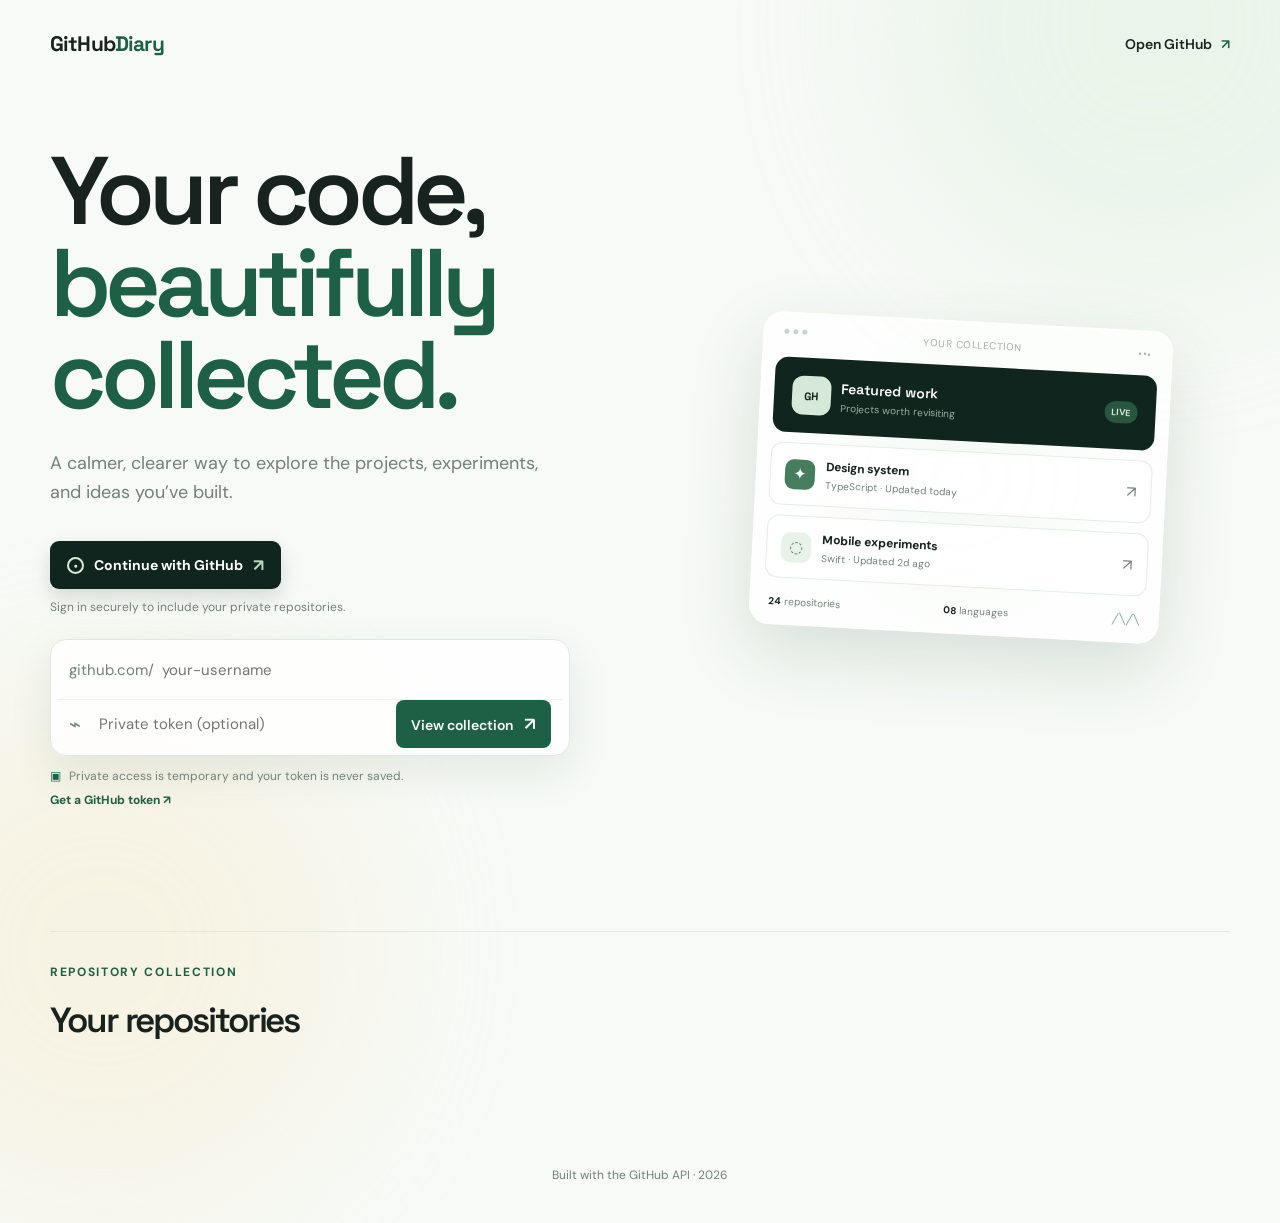
==== index.html @ 5239f93e "first commit" ====
<!doctype html>
<html lang="en">
  <head>
    <meta charset="UTF-8" />
    <meta name="viewport" content="width=device-width, initial-scale=1.0" />
    <meta name="description" content="A beautiful overview of your GitHub repositories." />
    <title>GitHub Diary</title>
    <link rel="preconnect" href="https://fonts.googleapis.com" />
    <link rel="preconnect" href="https://fonts.gstatic.com" crossorigin />
    <link href="https://fonts.googleapis.com/css2?family=DM+Sans:wght@400;500;600;700&family=Space+Grotesk:wght@500;600;700&display=swap" rel="stylesheet" />
    <link rel="stylesheet" href="styles.css" />
    <script src="script.js" defer></script>
  </head>
  <body>
    <div class="background-glow glow-one"></div>
    <div class="background-glow glow-two"></div>

    <header class="site-header">
      <a class="brand" href=".">GitHub<span>Diary</span></a>
      <a class="github-link" href="https://github.com" target="_blank" rel="noreferrer">Open GitHub <span aria-hidden="true">↗</span></a>
    </header>

    <main class="container">
      <section class="hero">
        <div class="hero-copy-column">
        <h1>Your code,<br /><em>beautifully collected.</em></h1>
          <p class="hero-copy">A calmer, clearer way to explore the projects, experiments, and ideas you’ve built.</p>

          <a class="oauth-button" href="/api/auth/login"><span class="github-mark">●</span> Continue with GitHub <span aria-hidden="true">↗</span></a>
          <p class="oauth-note">Sign in securely to include your private repositories.</p>

          <form id="profile-form" class="profile-form">
          <div class="form-row"><label class="sr-only" for="username">GitHub username</label><span class="input-prefix">github.com/</span><input id="username" name="username" type="text" placeholder="your-username" autocomplete="off" required /></div>
          <div class="form-row token-row"><label class="sr-only" for="token">GitHub personal access token</label><span class="token-icon" aria-hidden="true">⌁</span><input id="token" name="token" type="password" placeholder="Private token (optional)" autocomplete="off" /><button type="submit">View collection <span aria-hidden="true">↗</span></button></div>
        </form>
        <p class="token-note"><span aria-hidden="true">▣</span> Private access is temporary and your token is never saved.</p>
        <a class="token-help" href="https://github.com/settings/personal-access-tokens/new" target="_blank" rel="noreferrer">Get a GitHub token <span aria-hidden="true">↗</span></a>
        </div>
        <div class="hero-showcase" aria-label="Preview of a repository collection">
          <div class="showcase-glow"></div>
          <div class="showcase-window">
            <div class="window-top"><span class="window-dots"><i></i><i></i><i></i></span><span>your collection</span><span>•••</span></div>
            <div class="showcase-profile"><div class="avatar-mark">GH</div><div><strong>Featured work</strong><small>Projects worth revisiting</small></div><span class="live-pill">LIVE</span></div>
            <div class="mini-repo"><span class="repo-icon">✦</span><div><strong>Design system</strong><small>TypeScript · Updated today</small></div><span>↗</span></div>
            <div class="mini-repo"><span class="repo-icon soft">◌</span><div><strong>Mobile experiments</strong><small>Swift · Updated 2d ago</small></div><span>↗</span></div>
            <div class="showcase-footer"><span><b>24</b> repositories</span><span><b>08</b> languages</span><span class="spark-line">╱╲╱╲</span></div>
          </div>
        </div>
        <p id="error-message" class="error-message" role="alert"></p>
      </section>

      <section id="dashboard" class="dashboard" aria-live="polite">
        <div class="dashboard-topline">
          <div>
            <p class="section-label">Repository collection</p>
            <h2 id="profile-title">Your repositories</h2>
          </div>
          <div id="profile-summary" class="profile-summary"></div>
          <button id="sign-out" class="sign-out hidden" type="button">Sign out</button>
        </div>

        <div id="toolbar" class="toolbar hidden">
          <label class="search-box"><span aria-hidden="true">⌕</span><input id="search" type="search" placeholder="Search repositories..." /></label>
          <label class="select-box"><span class="sr-only">Sort repositories</span><select id="sort"><option value="updated">Recently updated</option><option value="stars">Most starred</option><option value="name">Name A–Z</option></select></label>
        </div>

        <div id="language-filters" class="filters hidden"></div>
        <div id="repo-grid" class="repo-grid"></div>
      </section>
    </main>

    <footer class="site-footer">Built with the GitHub API · <span id="year"></span></footer>
  </body>
</html>
---- styles.css ----
:root {
  --ink: #18231f;
  --muted: #718078;
  --line: #dfe7e1;
  --paper: #f7faf6;
  --green: #1e6045;
  --mint: #dcefe1;
  --yellow: #f5c96a;
  --white: #ffffff;
  --dark: #10251d;
}

* { box-sizing: border-box; }
body { margin: 0; min-width: 320px; color: var(--ink); background: var(--paper); font-family: "DM Sans", sans-serif; }
.background-glow { position: fixed; width: 40vw; height: 40vw; border-radius: 50%; filter: blur(80px); opacity: .38; pointer-events: none; z-index: -1; }
.glow-one { top: -18vw; right: -10vw; background: #d5ebd7; }
.glow-two { bottom: -24vw; left: -12vw; background: #f6e8c8; }
.site-header { width: min(1180px, calc(100% - 64px)); margin: 0 auto; padding: 30px 0; display: flex; justify-content: space-between; align-items: center; }
.brand { color: var(--ink); text-decoration: none; font: 700 21px "Space Grotesk", sans-serif; letter-spacing: -.04em; }
.brand span { color: var(--green); }
.github-link { color: var(--ink); text-decoration: none; font-size: 14px; font-weight: 600; }
.github-link span { margin-left: 6px; color: var(--green); }
.container { width: min(1180px, calc(100% - 64px)); margin: 0 auto; }
.hero { min-height: 0; display: grid; grid-template-columns: minmax(0, 1.05fr) minmax(360px, .95fr); align-items: center; gap: 48px; padding: 58px 0 42px; }
.eyebrow, .section-label { margin: 0 0 18px; color: var(--green); font-size: 12px; font-weight: 700; letter-spacing: .14em; text-transform: uppercase; }
.eyebrow-dot { display: inline-block; width: 7px; height: 7px; margin-right: 8px; border-radius: 50%; background: #dfa53b; box-shadow: 0 0 0 4px #f4e8cc; }
h1, h2 { font-family: "Space Grotesk", sans-serif; letter-spacing: -.06em; }
h1 { margin: 0; font-size: clamp(54px, 8vw, 96px); line-height: .96; font-weight: 600; }
h1 em { color: var(--green); font-style: normal; }
.hero-copy { max-width: 500px; margin: 28px 0 34px; color: var(--muted); font-size: 18px; line-height: 1.6; }
.oauth-button { display: inline-flex; align-items: center; gap: 10px; padding: 13px 17px; border-radius: 9px; color: white; background: var(--dark); font-size: 14px; font-weight: 700; text-decoration: none; box-shadow: 0 9px 20px rgba(16,37,29,.14); transition: transform .2s, background .2s; }
.oauth-button:hover { color: white; background: #1d3d31; transform: translateY(-1px); }
.oauth-button > span:last-child { color: #b9d8c0; font-size: 17px; }
.github-mark { display: grid; width: 17px; height: 17px; place-items: center; border: 2px solid #d9ebdc; border-radius: 50%; color: #d9ebdc; font-size: 7px; }
.oauth-note { margin: 10px 0 24px; color: var(--muted); font-size: 12px; }
.profile-form { width: min(100%, 520px); padding: 7px; border: 1px solid var(--line); border-radius: 16px; background: rgba(255,255,255,.82); box-shadow: 0 16px 44px rgba(32,62,46,.09); }
.form-row { display: flex; align-items: center; min-height: 46px; padding: 0 11px; }
.token-row { margin-top: 6px; border-top: 1px solid #edf1ed; }
.input-prefix { color: var(--muted); font-size: 15px; white-space: nowrap; }
.profile-form input { min-width: 0; flex: 1; border: 0; outline: 0; padding: 10px 8px; color: var(--ink); background: transparent; font: 15px "DM Sans", sans-serif; }
.token-icon { width: 22px; color: var(--muted); font-size: 20px; }
.profile-form button { padding: 12px 15px; }
.token-note { margin: 12px 0 0; color: var(--muted); font-size: 12px; }
.token-note span { color: var(--green); margin-right: 5px; }
.token-help { display: inline-block; margin-top: 8px; color: var(--green); font-size: 12px; font-weight: 700; text-decoration: none; }
.token-help:hover { text-decoration: underline; }
.hero-showcase { position: relative; min-height: 330px; display: grid; place-items: center; }
.showcase-glow { position: absolute; width: 310px; height: 310px; border-radius: 50%; background: radial-gradient(circle, #d5ebd7 0%, rgba(213,235,215,0) 70%); filter: blur(8px); }
.showcase-window { position: relative; width: min(100%, 410px); padding: 13px; border: 1px solid rgba(255,255,255,.9); border-radius: 20px; background: rgba(255,255,255,.72); box-shadow: 0 26px 70px rgba(42,74,53,.15), inset 0 1px white; transform: rotate(3deg); }
.window-top { display: flex; justify-content: space-between; padding: 3px 7px 15px; color: #a3afa8; font-size: 10px; letter-spacing: .05em; text-transform: uppercase; }
.window-dots { display: flex; gap: 4px; }.window-dots i { width: 5px; height: 5px; border-radius: 50%; background: #c4d5ca; }
.showcase-profile { display: flex; align-items: center; gap: 10px; padding: 18px; border-radius: 13px; color: white; background: var(--dark); }
.avatar-mark { display: grid; width: 39px; height: 39px; place-items: center; border-radius: 11px; color: var(--dark); background: #d6e8d8; font: 700 11px "Space Grotesk", sans-serif; }
.showcase-profile strong, .showcase-profile small { display: block; }.showcase-profile strong { font: 600 14px "Space Grotesk", sans-serif; }.showcase-profile small { margin-top: 4px; color: #9ab1a4; font-size: 10px; }.live-pill { margin-left: auto; padding: 5px 7px; border-radius: 99px; color: #d6e8d8; background: #28563f; font-size: 9px; font-weight: 700; }
.mini-repo { display: flex; align-items: center; gap: 11px; margin-top: 10px; padding: 14px; border: 1px solid #e5ece6; border-radius: 12px; background: rgba(255,255,255,.9); }.mini-repo > span:last-child { margin-left: auto; color: var(--muted); }.repo-icon { display: grid; width: 30px; height: 30px; place-items: center; border-radius: 9px; color: white; background: #467d5f; }.repo-icon.soft { color: #467d5f; background: #e8f2e9; }.mini-repo strong, .mini-repo small { display: block; }.mini-repo strong { font-size: 12px; }.mini-repo small { margin-top: 4px; color: var(--muted); font-size: 10px; }.showcase-footer { display: flex; align-items: center; justify-content: space-between; padding: 17px 5px 3px; color: var(--muted); font-size: 10px; }.showcase-footer b { color: var(--ink); }.spark-line { color: #6da17e; letter-spacing: 1px; }
button { border: 0; border-radius: 8px; padding: 13px 18px; color: white; background: var(--green); cursor: pointer; font: 600 14px "DM Sans", sans-serif; transition: transform .2s, background .2s; }
button:hover { background: #164b36; transform: translateY(-1px); }
button span { margin-left: 8px; font-size: 18px; }
.error-message { grid-column: 1 / -1; min-height: 20px; margin: 12px 0 0; color: #b2473f; font-size: 13px; }
.dashboard { padding: 32px 0 100px; border-top: 1px solid var(--line); }
.dashboard-topline { display: flex; align-items: end; justify-content: space-between; gap: 24px; }
h2 { margin: 0; font-size: 35px; font-weight: 600; }
.profile-summary { color: var(--muted); font-size: 14px; }
.profile-summary a { color: var(--green); font-weight: 700; text-decoration: none; }
.sign-out { padding: 8px 12px; color: var(--muted); background: transparent; border: 1px solid var(--line); font-size: 12px; }
.sign-out:hover { color: var(--ink); background: white; }
.toolbar { display: flex; gap: 12px; margin: 36px 0 16px; }
.search-box, .select-box { display: flex; align-items: center; border: 1px solid var(--line); border-radius: 9px; background: rgba(255,255,255,.7); }
.search-box { flex: 1; padding: 0 14px; color: var(--muted); font-size: 23px; }
.search-box input, select { border: 0; outline: 0; background: transparent; color: var(--ink); font: 14px "DM Sans", sans-serif; }
.search-box input { width: 100%; padding: 13px 10px; }
.select-box { padding: 0 12px; }
select { padding: 13px 24px 13px 5px; }
.filters { display: flex; flex-wrap: wrap; gap: 8px; margin: 0 0 28px; }
.filter { padding: 7px 12px; border: 1px solid var(--line); border-radius: 99px; color: var(--muted); background: transparent; cursor: pointer; font: 600 12px "DM Sans", sans-serif; }
.filter.active, .filter:hover { border-color: var(--green); color: white; background: var(--green); }
.repo-grid { display: grid; grid-template-columns: repeat(3, 1fr); gap: 16px; }
.repo-card { display: flex; min-height: 225px; flex-direction: column; padding: 22px; border: 1px solid var(--line); border-radius: 15px; background: rgba(255,255,255,.65); transition: transform .2s, box-shadow .2s; }
.repo-card:hover { transform: translateY(-4px); box-shadow: 0 16px 35px rgba(33,69,50,.1); }
.repo-card h3 { margin: 0 0 10px; font: 600 19px "Space Grotesk", sans-serif; letter-spacing: -.04em; }
.repo-card h3 a { color: var(--ink); text-decoration: none; }
.repo-card h3 a:hover { color: var(--green); }
.repo-description { display: -webkit-box; overflow: hidden; margin: 0; color: var(--muted); font-size: 13px; line-height: 1.55; -webkit-box-orient: vertical; -webkit-line-clamp: 3; }
.card-bottom { display: flex; align-items: center; justify-content: space-between; gap: 10px; margin-top: auto; padding-top: 25px; color: var(--muted); font-size: 12px; }
.language { display: flex; align-items: center; gap: 7px; color: var(--ink); font-weight: 600; }
.language-dot { width: 8px; height: 8px; border-radius: 50%; background: var(--yellow); }
.stats { display: flex; gap: 10px; }
.empty-state, .skeleton { grid-column: 1 / -1; padding: 50px; border: 1px dashed var(--line); border-radius: 15px; color: var(--muted); text-align: center; }
.skeleton { height: 225px; border: 0; background: linear-gradient(100deg, #eaf1ea 30%, #f7faf6 50%, #eaf1ea 70%); background-size: 200% 100%; animation: loading 1.4s infinite; }
@keyframes loading { to { background-position: -200% 0; } }
.site-footer { padding: 25px 24px 40px; color: var(--muted); text-align: center; font-size: 12px; }
.hidden { display: none !important; }
.sr-only { position: absolute; width: 1px; height: 1px; padding: 0; overflow: hidden; clip: rect(0,0,0,0); white-space: nowrap; border: 0; }
@media (max-width: 800px) { .repo-grid { grid-template-columns: repeat(2, 1fr); } .hero { padding-top: 54px; } }
@media (max-width: 900px) { .hero { grid-template-columns: 1fr; gap: 30px; padding-top: 55px; } .hero-showcase { min-height: 330px; } }
@media (max-width: 560px) { .site-header, .container { width: min(100% - 32px, 1180px); } .hero { padding: 42px 0 54px; } .showcase-window { transform: rotate(2deg) scale(.94); } .dashboard-topline { display: block; } .profile-summary { margin-top: 12px; } .toolbar { flex-direction: column; } .repo-grid { grid-template-columns: 1fr; } }
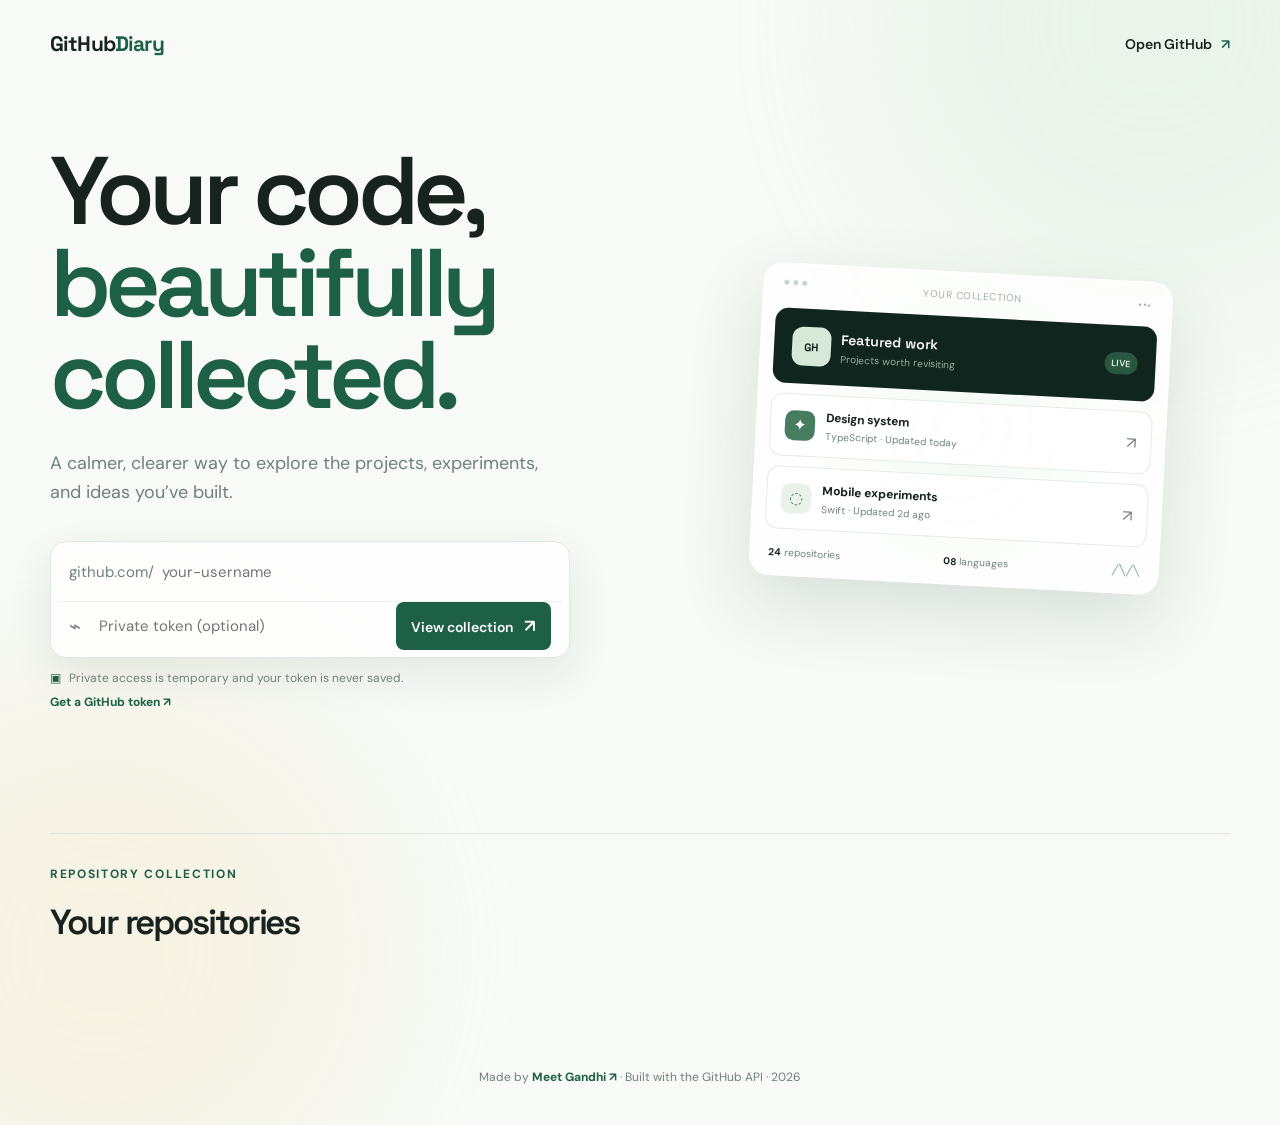
==== commit b0717a87: "Launch" ====
--- a/index.html
+++ b/index.html
@@ -26,9 +26,6 @@
         <h1>Your code,<br /><em>beautifully collected.</em></h1>
           <p class="hero-copy">A calmer, clearer way to explore the projects, experiments, and ideas you’ve built.</p>
 
-          <a class="oauth-button" href="/api/auth/login"><span class="github-mark">●</span> Continue with GitHub <span aria-hidden="true">↗</span></a>
-          <p class="oauth-note">Sign in securely to include your private repositories.</p>
-
           <form id="profile-form" class="profile-form">
           <div class="form-row"><label class="sr-only" for="username">GitHub username</label><span class="input-prefix">github.com/</span><input id="username" name="username" type="text" placeholder="your-username" autocomplete="off" required /></div>
           <div class="form-row token-row"><label class="sr-only" for="token">GitHub personal access token</label><span class="token-icon" aria-hidden="true">⌁</span><input id="token" name="token" type="password" placeholder="Private token (optional)" autocomplete="off" /><button type="submit">View collection <span aria-hidden="true">↗</span></button></div>
@@ -56,7 +53,6 @@
             <h2 id="profile-title">Your repositories</h2>
           </div>
           <div id="profile-summary" class="profile-summary"></div>
-          <button id="sign-out" class="sign-out hidden" type="button">Sign out</button>
         </div>
 
         <div id="toolbar" class="toolbar hidden">
@@ -67,8 +63,10 @@
         <div id="language-filters" class="filters hidden"></div>
         <div id="repo-grid" class="repo-grid"></div>
       </section>
+
+      <section id="repo-detail" class="repo-detail hidden" aria-live="polite"></section>
     </main>
 
-    <footer class="site-footer">Built with the GitHub API · <span id="year"></span></footer>
+    <footer class="site-footer">Made by <a href="https://github.com/meet4041" target="_blank" rel="noreferrer">Meet Gandhi ↗</a> · Built with the GitHub API · <span id="year"></span></footer>
   </body>
 </html>
--- a/styles.css
+++ b/styles.css
@@ -28,11 +28,6 @@
 h1 { margin: 0; font-size: clamp(54px, 8vw, 96px); line-height: .96; font-weight: 600; }
 h1 em { color: var(--green); font-style: normal; }
 .hero-copy { max-width: 500px; margin: 28px 0 34px; color: var(--muted); font-size: 18px; line-height: 1.6; }
-.oauth-button { display: inline-flex; align-items: center; gap: 10px; padding: 13px 17px; border-radius: 9px; color: white; background: var(--dark); font-size: 14px; font-weight: 700; text-decoration: none; box-shadow: 0 9px 20px rgba(16,37,29,.14); transition: transform .2s, background .2s; }
-.oauth-button:hover { color: white; background: #1d3d31; transform: translateY(-1px); }
-.oauth-button > span:last-child { color: #b9d8c0; font-size: 17px; }
-.github-mark { display: grid; width: 17px; height: 17px; place-items: center; border: 2px solid #d9ebdc; border-radius: 50%; color: #d9ebdc; font-size: 7px; }
-.oauth-note { margin: 10px 0 24px; color: var(--muted); font-size: 12px; }
 .profile-form { width: min(100%, 520px); padding: 7px; border: 1px solid var(--line); border-radius: 16px; background: rgba(255,255,255,.82); box-shadow: 0 16px 44px rgba(32,62,46,.09); }
 .form-row { display: flex; align-items: center; min-height: 46px; padding: 0 11px; }
 .token-row { margin-top: 6px; border-top: 1px solid #edf1ed; }
@@ -62,8 +57,6 @@
 h2 { margin: 0; font-size: 35px; font-weight: 600; }
 .profile-summary { color: var(--muted); font-size: 14px; }
 .profile-summary a { color: var(--green); font-weight: 700; text-decoration: none; }
-.sign-out { padding: 8px 12px; color: var(--muted); background: transparent; border: 1px solid var(--line); font-size: 12px; }
-.sign-out:hover { color: var(--ink); background: white; }
 .toolbar { display: flex; gap: 12px; margin: 36px 0 16px; }
 .search-box, .select-box { display: flex; align-items: center; border: 1px solid var(--line); border-radius: 9px; background: rgba(255,255,255,.7); }
 .search-box { flex: 1; padding: 0 14px; color: var(--muted); font-size: 23px; }
@@ -78,6 +71,8 @@
 .repo-card { display: flex; min-height: 225px; flex-direction: column; padding: 22px; border: 1px solid var(--line); border-radius: 15px; background: rgba(255,255,255,.65); transition: transform .2s, box-shadow .2s; }
 .repo-card:hover { transform: translateY(-4px); box-shadow: 0 16px 35px rgba(33,69,50,.1); }
 .repo-card h3 { margin: 0 0 10px; font: 600 19px "Space Grotesk", sans-serif; letter-spacing: -.04em; }
+.repo-card-head { display: flex; align-items: start; justify-content: space-between; gap: 12px; }.repo-card-head h3 { flex: 1; }
+.info-button { display: grid; width: 27px; height: 27px; place-items: center; padding: 0; border: 1px solid var(--line); border-radius: 50%; color: var(--green); background: transparent; font: 700 15px Georgia, serif; }.info-button:hover { color: white; background: var(--green); }
 .repo-card h3 a { color: var(--ink); text-decoration: none; }
 .repo-card h3 a:hover { color: var(--green); }
 .repo-description { display: -webkit-box; overflow: hidden; margin: 0; color: var(--muted); font-size: 13px; line-height: 1.55; -webkit-box-orient: vertical; -webkit-line-clamp: 3; }
@@ -86,11 +81,22 @@
 .language-dot { width: 8px; height: 8px; border-radius: 50%; background: var(--yellow); }
 .stats { display: flex; gap: 10px; }
 .empty-state, .skeleton { grid-column: 1 / -1; padding: 50px; border: 1px dashed var(--line); border-radius: 15px; color: var(--muted); text-align: center; }
+.repo-detail { padding: 40px 0 100px; }.back-button { padding: 9px 0; color: var(--green); background: transparent; }.back-button:hover { color: var(--ink); background: transparent; transform: none; }.detail-header { display: flex; align-items: end; justify-content: space-between; gap: 28px; margin: 34px 0 18px; }.detail-header h2 { margin: 0; font-size: clamp(36px, 5vw, 58px); }.detail-description { max-width: 620px; margin: 15px 0 0; color: var(--muted); font-size: 16px; line-height: 1.6; }.detail-github-link, .detail-section a { color: var(--green); font-weight: 700; text-decoration: none; }.detail-github-link:hover, .detail-section a:hover { text-decoration: underline; }.detail-meta { display: flex; flex-wrap: wrap; gap: 10px 18px; padding: 18px 0; border-top: 1px solid var(--line); border-bottom: 1px solid var(--line); color: var(--muted); font-size: 13px; }.visibility-badge { padding: 5px 9px; border-radius: 99px; color: #376c4f; background: var(--mint); font-weight: 700; }.visibility-badge.private { color: #876225; background: #f6e8c4; }.detail-stats { display: grid; grid-template-columns: repeat(4, 1fr); gap: 12px; margin: 28px 0; }.detail-stats div, .detail-block { padding: 18px; border: 1px solid var(--line); border-radius: 12px; background: rgba(255,255,255,.55); }.detail-stats strong, .detail-stats span, .detail-block span, .detail-block strong { display: block; }.detail-stats strong { font: 600 25px "Space Grotesk", sans-serif; }.detail-stats span, .detail-block span { margin-top: 5px; color: var(--muted); font-size: 12px; }.detail-grid { display: grid; grid-template-columns: repeat(4, 1fr); gap: 12px; }.detail-block strong { margin-top: 8px; font-size: 14px; overflow-wrap: anywhere; }.detail-section { margin-top: 28px; }.detail-label { display: block; margin-bottom: 10px; color: var(--muted); font-size: 12px; font-weight: 700; letter-spacing: .1em; text-transform: uppercase; }.detail-tags { display: flex; flex-wrap: wrap; gap: 8px; }.detail-tag { padding: 7px 11px; border-radius: 99px; color: var(--green); background: var(--mint); font-size: 12px; font-weight: 600; }.detail-muted { color: var(--muted); font-size: 13px; }
+.repo-page h1 { margin: 0; font: 600 clamp(38px, 6vw, 70px)/.98 "Space Grotesk", sans-serif; letter-spacing: -.06em; }
 .skeleton { height: 225px; border: 0; background: linear-gradient(100deg, #eaf1ea 30%, #f7faf6 50%, #eaf1ea 70%); background-size: 200% 100%; animation: loading 1.4s infinite; }
 @keyframes loading { to { background-position: -200% 0; } }
-.site-footer { padding: 25px 24px 40px; color: var(--muted); text-align: center; font-size: 12px; }
+.site-footer { padding: 25px 24px 40px; color: var(--muted); text-align: center; font-size: 12px; }.site-footer a { color: var(--green); font-weight: 700; text-decoration: none; }.site-footer a:hover { text-decoration: underline; }
+.state-badge { padding: 5px 9px; border: 1px solid var(--line); border-radius: 99px; color: var(--ink); background: white; font-weight: 600; }
+.capabilities { display: flex; flex-wrap: wrap; gap: 8px; }
+.capability { padding: 8px 11px; border-radius: 8px; font-size: 12px; font-weight: 600; }
+.capability.enabled { color: #376c4f; background: var(--mint); }
+.capability.disabled { color: var(--muted); background: #eef1ee; }
+.detail-links { display: grid; gap: 12px; }
+.detail-links div { display: grid; gap: 5px; }
+.detail-links span { color: var(--muted); font-size: 12px; }
+.clone-command { display: block; overflow-x: auto; margin-top: 8px; padding: 13px 15px; border: 1px solid var(--line); border-radius: 9px; color: var(--ink); background: #eef4ef; font: 12px ui-monospace, SFMono-Regular, Menlo, monospace; white-space: nowrap; }
 .hidden { display: none !important; }
 .sr-only { position: absolute; width: 1px; height: 1px; padding: 0; overflow: hidden; clip: rect(0,0,0,0); white-space: nowrap; border: 0; }
 @media (max-width: 800px) { .repo-grid { grid-template-columns: repeat(2, 1fr); } .hero { padding-top: 54px; } }
 @media (max-width: 900px) { .hero { grid-template-columns: 1fr; gap: 30px; padding-top: 55px; } .hero-showcase { min-height: 330px; } }
-@media (max-width: 560px) { .site-header, .container { width: min(100% - 32px, 1180px); } .hero { padding: 42px 0 54px; } .showcase-window { transform: rotate(2deg) scale(.94); } .dashboard-topline { display: block; } .profile-summary { margin-top: 12px; } .toolbar { flex-direction: column; } .repo-grid { grid-template-columns: 1fr; } }
+@media (max-width: 560px) { .site-header, .container { width: min(100% - 32px, 1180px); } .hero { padding: 42px 0 54px; } .showcase-window { transform: rotate(2deg) scale(.94); } .dashboard-topline { display: block; } .profile-summary { margin-top: 12px; } .toolbar { flex-direction: column; } .repo-grid { grid-template-columns: 1fr; } .detail-header { display: block; }.detail-github-link { display: inline-block; margin-top: 18px; }.detail-stats, .detail-grid { grid-template-columns: repeat(2, 1fr); } }
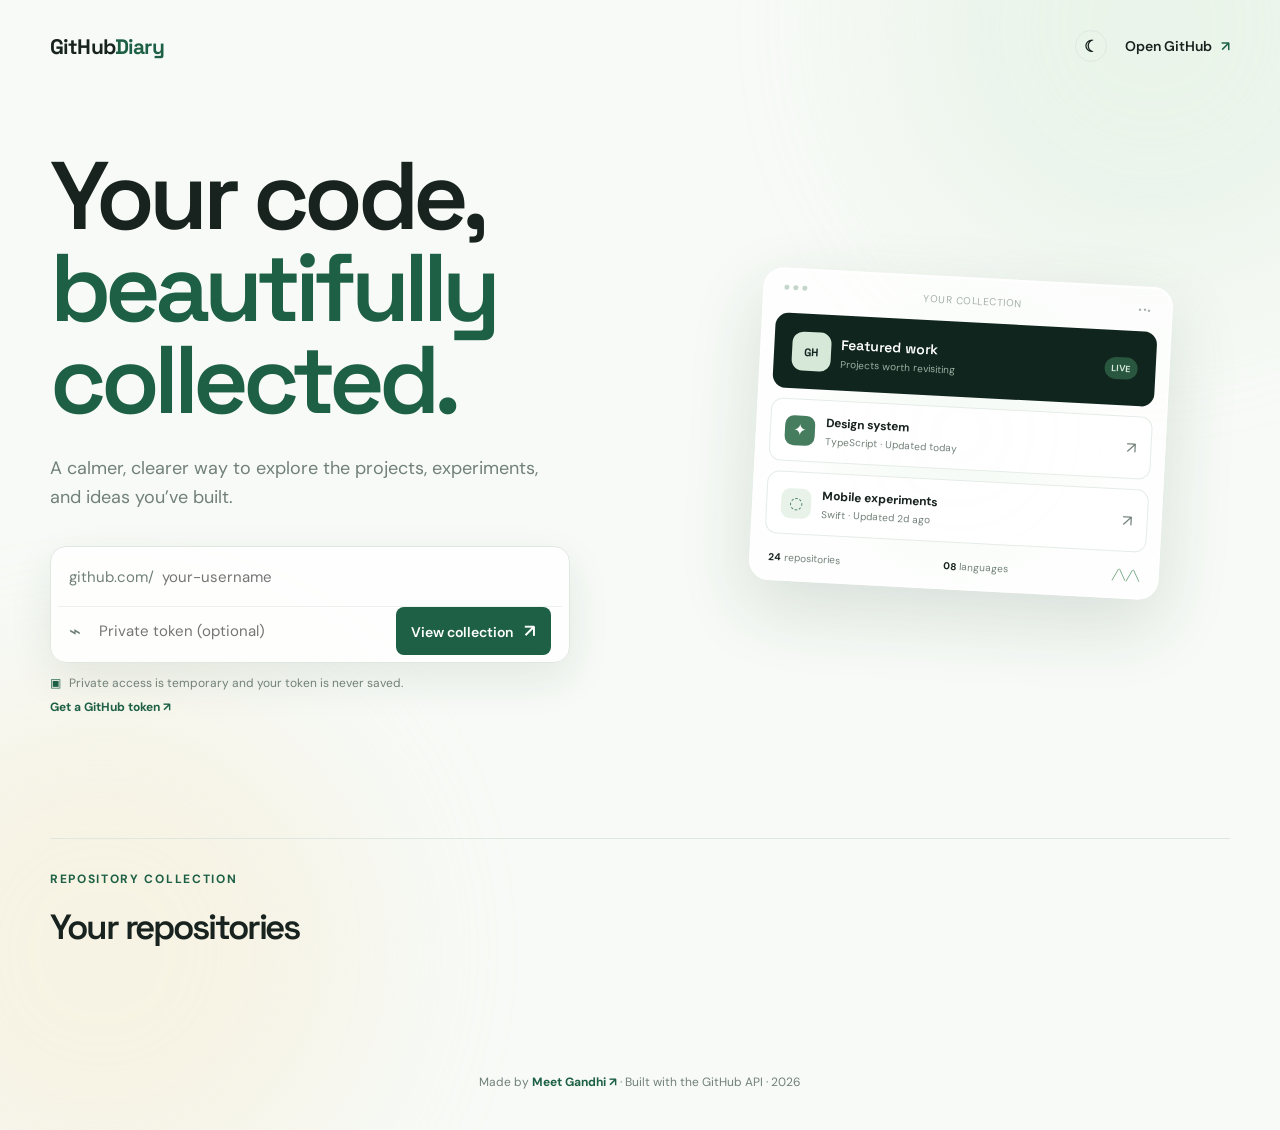
==== commit f1f75097: "New Update" ====
--- a/index.html
+++ b/index.html
@@ -4,11 +4,15 @@
     <meta charset="UTF-8" />
     <meta name="viewport" content="width=device-width, initial-scale=1.0" />
     <meta name="description" content="A beautiful overview of your GitHub repositories." />
+    <meta property="og:title" content="GitHub Diary" />
+    <meta property="og:description" content="A calmer, clearer way to explore your GitHub projects." />
+    <meta name="theme-color" content="#1e6045" />
     <title>GitHub Diary</title>
     <link rel="preconnect" href="https://fonts.googleapis.com" />
     <link rel="preconnect" href="https://fonts.gstatic.com" crossorigin />
     <link href="https://fonts.googleapis.com/css2?family=DM+Sans:wght@400;500;600;700&family=Space+Grotesk:wght@500;600;700&display=swap" rel="stylesheet" />
     <link rel="stylesheet" href="styles.css" />
+    <link rel="manifest" href="manifest.webmanifest" />
     <script src="script.js" defer></script>
   </head>
   <body>
@@ -17,7 +21,7 @@
 
     <header class="site-header">
       <a class="brand" href=".">GitHub<span>Diary</span></a>
-      <a class="github-link" href="https://github.com" target="_blank" rel="noreferrer">Open GitHub <span aria-hidden="true">↗</span></a>
+      <div class="header-actions"><button id="theme-toggle" class="theme-toggle" type="button" aria-label="Toggle dark mode">☾</button><a class="github-link" href="https://github.com" target="_blank" rel="noreferrer">Open GitHub <span aria-hidden="true">↗</span></a></div>
     </header>
 
     <main class="container">
@@ -47,6 +51,13 @@
       </section>
 
       <section id="dashboard" class="dashboard" aria-live="polite">
+        <div id="profile-card" class="profile-card hidden"></div>
+        <section id="featured-section" class="featured-section hidden">
+          <div class="section-heading"><div><p class="section-label">Editor’s picks</p><h2>Featured projects</h2></div><span class="section-hint">Your standout work</span></div>
+          <div id="featured-grid" class="featured-grid"></div>
+        </section>
+        <section id="analytics-section" class="analytics-section hidden"><div class="section-heading"><div><p class="section-label">Collection insights</p><h2>Built with</h2></div><span class="section-hint">Languages across your repositories</span></div><div id="language-chart" class="language-chart"></div></section>
+        <section id="activity-section" class="analytics-section hidden"><div class="section-heading"><div><p class="section-label">Public activity</p><h2 id="activity-summary">Public contributions</h2></div><span class="section-hint">Commits found this year</span></div><div class="activity-year-control"><label for="activity-year">Year</label><select id="activity-year"></select></div><div class="contribution-layout"><div class="contribution-card"><div id="activity-months" class="activity-months"></div><div class="contribution-body"><div class="weekday-labels"><span></span><span>Mon</span><span></span><span>Wed</span><span></span><span>Fri</span><span></span></div><div id="activity-chart" class="activity-chart"></div></div><div class="contribution-footer"><span>Public commits · GitHub search API</span><span class="activity-legend"><span>Less</span><i class="level-0"></i><i class="level-1"></i><i class="level-2"></i><i class="level-3"></i><i class="level-4"></i><span>More</span></span></div><div id="activity-overview" class="activity-overview"></div></div></div></section>
         <div class="dashboard-topline">
           <div>
             <p class="section-label">Repository collection</p>
@@ -57,7 +68,7 @@
 
         <div id="toolbar" class="toolbar hidden">
           <label class="search-box"><span aria-hidden="true">⌕</span><input id="search" type="search" placeholder="Search repositories..." /></label>
-          <label class="select-box"><span class="sr-only">Sort repositories</span><select id="sort"><option value="updated">Recently updated</option><option value="stars">Most starred</option><option value="name">Name A–Z</option></select></label>
+          <label class="select-box"><span class="sr-only">Sort repositories</span><select id="sort"><option value="updated">Recently updated</option><option value="stars">Most starred</option><option value="name">Name A–Z</option></select></label><button id="view-toggle" class="view-toggle" type="button" aria-label="Switch to list view">☷</button><button id="export-button" class="export-button" type="button">Export JSON</button><button id="compare-button" class="export-button hidden" type="button">Compare 0</button>
         </div>
 
         <div id="language-filters" class="filters hidden"></div>
--- a/styles.css
+++ b/styles.css
@@ -8,14 +8,24 @@
   --yellow: #f5c96a;
   --white: #ffffff;
   --dark: #10251d;
+  --activity-0: #ebedf0;
+  --activity-1: #9be9a8;
+  --activity-2: #40c463;
+  --activity-3: #30a14e;
+  --activity-4: #216e39;
 }
 
 * { box-sizing: border-box; }
+:root { color-scheme: light; }
+body.dark-mode { --ink: #edf5ef; --muted: #9eb1a5; --line: #2c493a; --paper: #0e1b16; --green: #8dcc9e; --mint: #1d3d2d; --yellow: #f5c96a; --white: #172b21; --activity-0: #26352d; --activity-1: #0e4429; --activity-2: #006d32; --activity-3: #26a641; --activity-4: #39d353; color-scheme: dark; }
+body.dark-mode .profile-card, body.dark-mode .repo-card, body.dark-mode .search-box, body.dark-mode .select-box, body.dark-mode .profile-form, body.dark-mode .detail-stats div, body.dark-mode .detail-block, body.dark-mode .readme-preview { background: rgba(23,43,33,.84); }
+body.dark-mode .profile-card, body.dark-mode .repo-card, body.dark-mode .detail-stats div, body.dark-mode .detail-block { box-shadow: none; }
 body { margin: 0; min-width: 320px; color: var(--ink); background: var(--paper); font-family: "DM Sans", sans-serif; }
 .background-glow { position: fixed; width: 40vw; height: 40vw; border-radius: 50%; filter: blur(80px); opacity: .38; pointer-events: none; z-index: -1; }
 .glow-one { top: -18vw; right: -10vw; background: #d5ebd7; }
 .glow-two { bottom: -24vw; left: -12vw; background: #f6e8c8; }
 .site-header { width: min(1180px, calc(100% - 64px)); margin: 0 auto; padding: 30px 0; display: flex; justify-content: space-between; align-items: center; }
+.header-actions { display: flex; align-items: center; gap: 18px; }.theme-toggle { display: grid; width: 32px; height: 32px; place-items: center; padding: 0; border: 1px solid var(--line); border-radius: 50%; color: var(--ink); background: transparent; font-size: 16px; }.theme-toggle:hover { color: white; background: var(--green); }
 .brand { color: var(--ink); text-decoration: none; font: 700 21px "Space Grotesk", sans-serif; letter-spacing: -.04em; }
 .brand span { color: var(--green); }
 .github-link { color: var(--ink); text-decoration: none; font-size: 14px; font-weight: 600; }
@@ -53,6 +63,12 @@
 button span { margin-left: 8px; font-size: 18px; }
 .error-message { grid-column: 1 / -1; min-height: 20px; margin: 12px 0 0; color: #b2473f; font-size: 13px; }
 .dashboard { padding: 32px 0 100px; border-top: 1px solid var(--line); }
+.profile-card { display: flex; align-items: center; justify-content: space-between; gap: 35px; margin-bottom: 52px; padding: 24px; border: 1px solid var(--line); border-radius: 18px; background: rgba(255,255,255,.68); box-shadow: 0 15px 40px rgba(32,62,46,.06); }.profile-identity { display: flex; align-items: center; gap: 18px; min-width: 0; }.profile-identity img { width: 82px; height: 82px; flex: 0 0 auto; border: 5px solid white; border-radius: 22px; object-fit: cover; box-shadow: 0 7px 20px rgba(32,62,46,.14); }.profile-identity .section-label { margin-bottom: 7px; }.profile-identity h2 { margin: 0; font-size: 27px; }.profile-handle { display: inline-block; margin-top: 4px; color: var(--green); font-size: 13px; font-weight: 700; text-decoration: none; }.profile-bio { max-width: 580px; margin: 10px 0 8px; color: var(--muted); font-size: 14px; line-height: 1.5; }.profile-location { display: flex; flex-wrap: wrap; gap: 12px; color: var(--muted); font-size: 12px; }.profile-location a { color: var(--green); font-weight: 700; text-decoration: none; }.profile-metrics { display: grid; grid-template-columns: repeat(4, minmax(70px, 1fr)); gap: 18px; min-width: 330px; }.profile-metrics div { text-align: center; }.profile-metrics strong, .profile-metrics span { display: block; }.profile-metrics strong { font: 600 22px "Space Grotesk", sans-serif; }.profile-metrics span { margin-top: 5px; color: var(--muted); font-size: 11px; }
+.featured-section { margin-bottom: 58px; }.section-heading { display: flex; align-items: end; justify-content: space-between; gap: 20px; margin-bottom: 18px; }.section-heading h2 { margin: 0; font-size: 30px; }.section-hint { color: var(--muted); font-size: 12px; }.featured-grid { display: grid; grid-template-columns: repeat(3, 1fr); gap: 14px; }.featured-card { display: flex; min-height: 205px; overflow: hidden; border: 1px solid var(--line); border-radius: 15px; background: var(--dark); color: white; }.featured-number { width: 45px; padding: 20px 0; color: #6a987b; background: #17352a; text-align: center; font: 600 12px "Space Grotesk", sans-serif; }.featured-card-body { display: flex; flex: 1; flex-direction: column; padding: 20px; }.featured-card-top { display: flex; justify-content: space-between; color: #a4c0ab; font-size: 11px; }.featured-language { color: #d6e8d8; font-weight: 700; }.featured-card h3 { margin: 24px 0 8px; font: 600 21px "Space Grotesk", sans-serif; letter-spacing: -.04em; }.featured-card p { display: -webkit-box; overflow: hidden; margin: 0; color: #a4b7ab; font-size: 12px; line-height: 1.5; -webkit-box-orient: vertical; -webkit-line-clamp: 2; }.featured-card a { margin-top: auto; padding-top: 17px; color: #d6e8d8; font-size: 12px; font-weight: 700; text-decoration: none; }.featured-card a:hover { color: white; }
+.analytics-section { margin-bottom: 58px; }.language-chart { display: grid; grid-template-columns: repeat(2, 1fr); gap: 18px 35px; padding: 22px; border: 1px solid var(--line); border-radius: 15px; background: rgba(255,255,255,.55); }.language-row-label { display: flex; justify-content: space-between; margin-bottom: 7px; color: var(--ink); font-size: 12px; }.language-row-label strong { color: var(--muted); }.language-bar { height: 7px; overflow: hidden; border-radius: 99px; background: var(--line); }.language-bar i { display: block; height: 100%; border-radius: inherit; background: var(--green); }.view-toggle { min-width: 44px; padding: 11px; border: 1px solid var(--line); color: var(--green); background: transparent; }.view-toggle:hover { color: white; background: var(--green); }.repo-grid.list-view { grid-template-columns: 1fr; }.repo-grid.list-view .repo-card { min-height: auto; }.repo-grid.list-view .repo-description { -webkit-line-clamp: 1; }.detail-actions { display: flex; flex-direction: column; align-items: flex-end; gap: 12px; }.copy-link { padding: 10px 14px; border: 1px solid var(--line); color: var(--green); background: transparent; }.copy-link:hover { color: white; background: var(--green); }
+.repo-card-actions { display: flex; align-items: center; gap: 6px; }.favorite-button { width: 30px; height: 30px; padding: 0; border: 1px solid transparent; color: var(--muted); background: transparent; }.favorite-button:hover, .favorite-button.active { color: #d99a22; background: #fff4d8; }
+.compare-select { padding: 6px 8px; border: 1px solid var(--line); color: var(--muted); background: transparent; font-size: 10px; }.compare-select:hover, .compare-select.active { color: white; background: var(--green); }
+.export-button { padding: 11px 13px; border: 1px solid var(--line); color: var(--green); background: transparent; white-space: nowrap; }.export-button:hover { color: white; background: var(--green); }
 .dashboard-topline { display: flex; align-items: end; justify-content: space-between; gap: 24px; }
 h2 { margin: 0; font-size: 35px; font-weight: 600; }
 .profile-summary { color: var(--muted); font-size: 14px; }
@@ -67,8 +83,8 @@
 .filters { display: flex; flex-wrap: wrap; gap: 8px; margin: 0 0 28px; }
 .filter { padding: 7px 12px; border: 1px solid var(--line); border-radius: 99px; color: var(--muted); background: transparent; cursor: pointer; font: 600 12px "DM Sans", sans-serif; }
 .filter.active, .filter:hover { border-color: var(--green); color: white; background: var(--green); }
-.repo-grid { display: grid; grid-template-columns: repeat(3, 1fr); gap: 16px; }
-.repo-card { display: flex; min-height: 225px; flex-direction: column; padding: 22px; border: 1px solid var(--line); border-radius: 15px; background: rgba(255,255,255,.65); transition: transform .2s, box-shadow .2s; }
+.repo-grid { display: grid; grid-template-columns: repeat(3, minmax(0, 1fr)); grid-auto-rows: 1fr; gap: 16px; align-items: stretch; }
+.repo-card { display: flex; height: 100%; min-height: 225px; flex-direction: column; padding: 22px; border: 1px solid var(--line); border-radius: 15px; background: rgba(255,255,255,.65); transition: transform .2s, box-shadow .2s; }
 .repo-card:hover { transform: translateY(-4px); box-shadow: 0 16px 35px rgba(33,69,50,.1); }
 .repo-card h3 { margin: 0 0 10px; font: 600 19px "Space Grotesk", sans-serif; letter-spacing: -.04em; }
 .repo-card-head { display: flex; align-items: start; justify-content: space-between; gap: 12px; }.repo-card-head h3 { flex: 1; }
@@ -93,10 +109,29 @@
 .capability.disabled { color: var(--muted); background: #eef1ee; }
 .detail-links { display: grid; gap: 12px; }
 .detail-links div { display: grid; gap: 5px; }
+.workspace-controls { display: grid; grid-template-columns: 180px 1fr; gap: 12px; }.workspace-controls label { display: grid; gap: 7px; color: var(--muted); font-size: 12px; font-weight: 700; }.workspace-controls select, .workspace-controls textarea { width: 100%; padding: 12px; border: 1px solid var(--line); border-radius: 9px; color: var(--ink); background: rgba(255,255,255,.65); font: 14px "DM Sans", sans-serif; }.workspace-controls textarea { resize: vertical; }.personal-workspace button { margin-top: 12px; padding: 10px 14px; font-size: 12px; }.personal-workspace .detail-muted { margin-left: 10px; }
+.activity-list { display: grid; gap: 8px; }.activity-item { display: grid; gap: 5px; padding: 14px 16px; border: 1px solid var(--line); border-radius: 10px; color: var(--ink); background: rgba(255,255,255,.55); text-decoration: none; }.activity-item:hover { border-color: var(--green); }.activity-item strong { overflow: hidden; font-size: 13px; text-overflow: ellipsis; white-space: nowrap; }.activity-item span { color: var(--muted); font-size: 11px; }
+.contribution-card { overflow-x: auto; padding: 24px; border: 1px solid var(--line); border-radius: 15px; background: rgba(255,255,255,.55); }.activity-months { display: grid; grid-template-columns: repeat(53, minmax(0, 1fr)); column-gap: 4px; width: calc(100% - 42px); min-width: 0; margin-left: 42px; margin-bottom: 8px; color: var(--muted); font-size: 11px; }.contribution-body { display: flex; gap: 10px; width: 100%; min-width: 0; }.weekday-labels { display: grid; grid-template-rows: repeat(7, 12px); gap: 4px; width: 32px; flex: 0 0 32px; color: var(--muted); font-size: 10px; }.weekday-labels span { align-self: center; }.activity-chart { display: grid; flex: 1; min-width: 0; grid-template-rows: repeat(7, 1fr); grid-auto-flow: column; grid-auto-columns: minmax(0, 1fr); gap: 4px; padding: 0; border: 0; background: transparent; }.activity-cell { width: 100%; height: auto; aspect-ratio: 1; border: 1px solid color-mix(in srgb, var(--ink) 8%, transparent); border-radius: 3px; background: var(--activity-0); transition: transform .15s ease, outline .15s ease; }.activity-cell:hover { z-index: 1; transform: scale(1.3); outline: 2px solid var(--ink); outline-offset: 1px; }.activity-cell.level-1 { background: var(--activity-1); }.activity-cell.level-2 { background: var(--activity-2); }.activity-cell.level-3 { background: var(--activity-3); }.activity-cell.level-4 { background: var(--activity-4); }.contribution-footer { display: flex; justify-content: space-between; width: 100%; min-width: 0; margin-top: 20px; color: var(--muted); font-size: 11px; }.activity-legend { display: flex; align-items: center; gap: 5px; }.activity-legend i { width: 12px; height: 12px; border: 1px solid color-mix(in srgb, var(--ink) 8%, transparent); border-radius: 3px; background: var(--activity-0); }.activity-legend i.level-1 { background: var(--activity-1); }.activity-legend i.level-2 { background: var(--activity-2); }.activity-legend i.level-3 { background: var(--activity-3); }.activity-legend i.level-4 { background: var(--activity-4); }
+.contribution-layout { display: grid; grid-template-columns: minmax(0, 1fr) 105px; gap: 16px; align-items: start; }.activity-years { display: grid; gap: 8px; }.activity-year { padding: 13px 12px; border: 1px solid transparent; border-radius: 9px; color: var(--muted); background: transparent; text-align: left; }.activity-year:hover, .activity-year.active { color: white; background: var(--green); }.activity-year.active { font-weight: 700; }
+.activity-tooltip { position: fixed; z-index: 20; max-width: 220px; padding: 8px 11px; border: 1px solid var(--line); border-radius: 7px; color: var(--paper); background: var(--ink); box-shadow: 0 8px 24px rgba(0,0,0,.18); font-size: 12px; pointer-events: none; opacity: 0; transform: translate(-50%, -100%) translateY(-6px); transition: opacity .08s ease; white-space: nowrap; }.activity-tooltip.visible { opacity: 1; }
+.activity-overview { display: grid; gap: 12px; margin-top: 24px; padding-top: 20px; border-top: 1px solid var(--line); color: var(--muted); font-size: 13px; }.activity-overview strong { color: var(--ink); font: 600 19px "Space Grotesk", sans-serif; }.activity-overview div { display: flex; flex-wrap: wrap; gap: 10px; }.activity-overview span { padding: 9px 12px; border: 1px solid var(--line); border-radius: 9px; }.activity-overview b { color: var(--green); }
+.activity-year-control { display: flex; align-items: center; justify-content: flex-end; gap: 9px; margin: 0 0 12px; color: var(--muted); font-size: 12px; font-weight: 700; }.activity-year-control select { min-width: 110px; padding: 10px 34px 10px 12px; border: 1px solid var(--line); border-radius: 9px; color: var(--ink); background: rgba(255,255,255,.7); font: 600 13px "DM Sans", sans-serif; cursor: pointer; }.activity-year-control select:disabled { cursor: wait; opacity: .65; }
+.comparison-grid { display: grid; grid-template-columns: repeat(2, 1fr); gap: 14px; }.comparison-grid h3 { margin-top: 0; font: 600 22px "Space Grotesk", sans-serif; }.comparison-grid .detail-block span { margin-top: 16px; }
+@media print { .site-header, .site-footer, .back-button, .detail-actions { display: none !important; }.repo-detail { padding-top: 0; } body { background: white; } }
 .detail-links span { color: var(--muted); font-size: 12px; }
 .clone-command { display: block; overflow-x: auto; margin-top: 8px; padding: 13px 15px; border: 1px solid var(--line); border-radius: 9px; color: var(--ink); background: #eef4ef; font: 12px ui-monospace, SFMono-Regular, Menlo, monospace; white-space: nowrap; }
+.readme-preview { max-height: 480px; overflow: auto; margin: 0 0 14px; padding: 22px; border: 1px solid var(--line); border-radius: 12px; color: var(--ink); background: rgba(255,255,255,.65); font: 13px/1.7 ui-monospace, SFMono-Regular, Menlo, monospace; white-space: pre-wrap; }
 .hidden { display: none !important; }
 .sr-only { position: absolute; width: 1px; height: 1px; padding: 0; overflow: hidden; clip: rect(0,0,0,0); white-space: nowrap; border: 0; }
+@media (min-width: 901px) { .dashboard > section, .repo-grid, .analytics-section { content-visibility: auto; contain-intrinsic-size: 1px 420px; } }
+@media (max-width: 1100px) { .site-header, .container { width: min(100% - 40px, 980px); }.hero { gap: 28px; }.repo-grid { grid-template-columns: repeat(3, minmax(0, 1fr)); }.profile-card { gap: 24px; }.profile-metrics { min-width: 290px; gap: 12px; }.contribution-layout { grid-template-columns: minmax(0, 1fr) 88px; } }
+@media (max-width: 700px) { .site-header, .container { width: min(100% - 30px, 620px); }.site-header { padding: 20px 0; }.github-link { font-size: 12px; }.hero { padding: 34px 0 42px; }.hero-copy { margin: 20px 0 26px; font-size: 16px; }.hero-showcase { min-height: 275px; }.showcase-window { transform: rotate(2deg) scale(.86); }.profile-form { width: 100%; }.dashboard { padding-top: 24px; }.profile-card { padding: 18px; }.profile-identity img { width: 64px; height: 64px; }.profile-metrics { min-width: 0; }.toolbar { display: grid; grid-template-columns: 1fr auto; }.toolbar .search-box { grid-column: 1 / -1; }.toolbar .select-box { min-width: 0; }.toolbar select { max-width: 100%; }.export-button { padding: 10px 11px; font-size: 12px; }.repo-grid { grid-template-columns: 1fr; gap: 12px; }.repo-card { min-height: 190px; padding: 18px; }.featured-card { min-height: 185px; }.contribution-layout { grid-template-columns: 1fr; }.activity-years { grid-template-columns: repeat(5, 1fr); }.activity-year { padding: 9px 4px; text-align: center; }.contribution-card { padding: 16px; }.activity-tooltip { display: none; } }
+@media (max-width: 420px) { .brand { font-size: 18px; }.header-actions { gap: 9px; }.github-link { display: none; }.hero h1 { font-size: clamp(45px, 14vw, 64px); }.form-row { flex-wrap: wrap; }.token-row { padding-top: 6px; }.token-row button { width: 100%; margin: 5px 0 0; }.profile-metrics { gap: 8px; }.profile-metrics strong { font-size: 18px; }.profile-metrics span { font-size: 10px; }.repo-card-head h3 { font-size: 17px; }.repo-card-actions { gap: 3px; }.compare-select { padding: 5px; font-size: 9px; }.stats { gap: 5px; font-size: 10px; }.activity-years { gap: 4px; }.activity-year { font-size: 11px; }.activity-tooltip { display: none; } }
 @media (max-width: 800px) { .repo-grid { grid-template-columns: repeat(2, 1fr); } .hero { padding-top: 54px; } }
 @media (max-width: 900px) { .hero { grid-template-columns: 1fr; gap: 30px; padding-top: 55px; } .hero-showcase { min-height: 330px; } }
-@media (max-width: 560px) { .site-header, .container { width: min(100% - 32px, 1180px); } .hero { padding: 42px 0 54px; } .showcase-window { transform: rotate(2deg) scale(.94); } .dashboard-topline { display: block; } .profile-summary { margin-top: 12px; } .toolbar { flex-direction: column; } .repo-grid { grid-template-columns: 1fr; } .detail-header { display: block; }.detail-github-link { display: inline-block; margin-top: 18px; }.detail-stats, .detail-grid { grid-template-columns: repeat(2, 1fr); } }
+@media (max-width: 850px) { .profile-card { display: block; }.profile-metrics { margin-top: 25px; } }
+@media (max-width: 900px) { .featured-grid { grid-template-columns: 1fr; } }
+@media (max-width: 560px) { .site-header, .container { width: min(100% - 32px, 1180px); } .hero { padding: 42px 0 54px; } .showcase-window { transform: rotate(2deg) scale(.94); } .dashboard-topline { display: block; } .profile-summary { margin-top: 12px; } .toolbar { flex-direction: column; } .repo-grid { grid-template-columns: 1fr; } .detail-header { display: block; }.detail-actions { align-items: flex-start; margin-top: 18px; }.detail-github-link { display: inline-block; margin-top: 0; }.detail-stats, .detail-grid { grid-template-columns: repeat(2, 1fr); }.workspace-controls { grid-template-columns: 1fr; }.profile-identity { align-items: flex-start; }.profile-identity img { width: 64px; height: 64px; border-radius: 17px; }.profile-identity h2 { font-size: 23px; }.profile-metrics { grid-template-columns: repeat(2, 1fr); min-width: 0; gap: 16px; }.section-heading { align-items: start; flex-direction: column; }.language-chart { grid-template-columns: 1fr; }.contribution-layout { grid-template-columns: 1fr; }.activity-years { grid-template-columns: repeat(5, 1fr); }.activity-year { text-align: center; } }
+@media (max-width: 700px) { .repo-grid { grid-template-columns: 1fr; }.toolbar { display: grid; grid-template-columns: 1fr auto; flex-direction: initial; }.toolbar .search-box { grid-column: 1 / -1; }.toolbar .select-box { min-width: 0; }.toolbar .export-button { min-width: 0; }.profile-card { display: block; }.profile-metrics { margin-top: 22px; }.contribution-layout { grid-template-columns: 1fr; }.activity-months { width: 844px; min-width: 844px; }.contribution-body { width: 886px; min-width: 886px; }.contribution-footer { width: 844px; min-width: 844px; } }
+.contribution-layout { grid-template-columns: 1fr; }
+.activity-cell.outside-year { visibility: hidden; pointer-events: none; }
